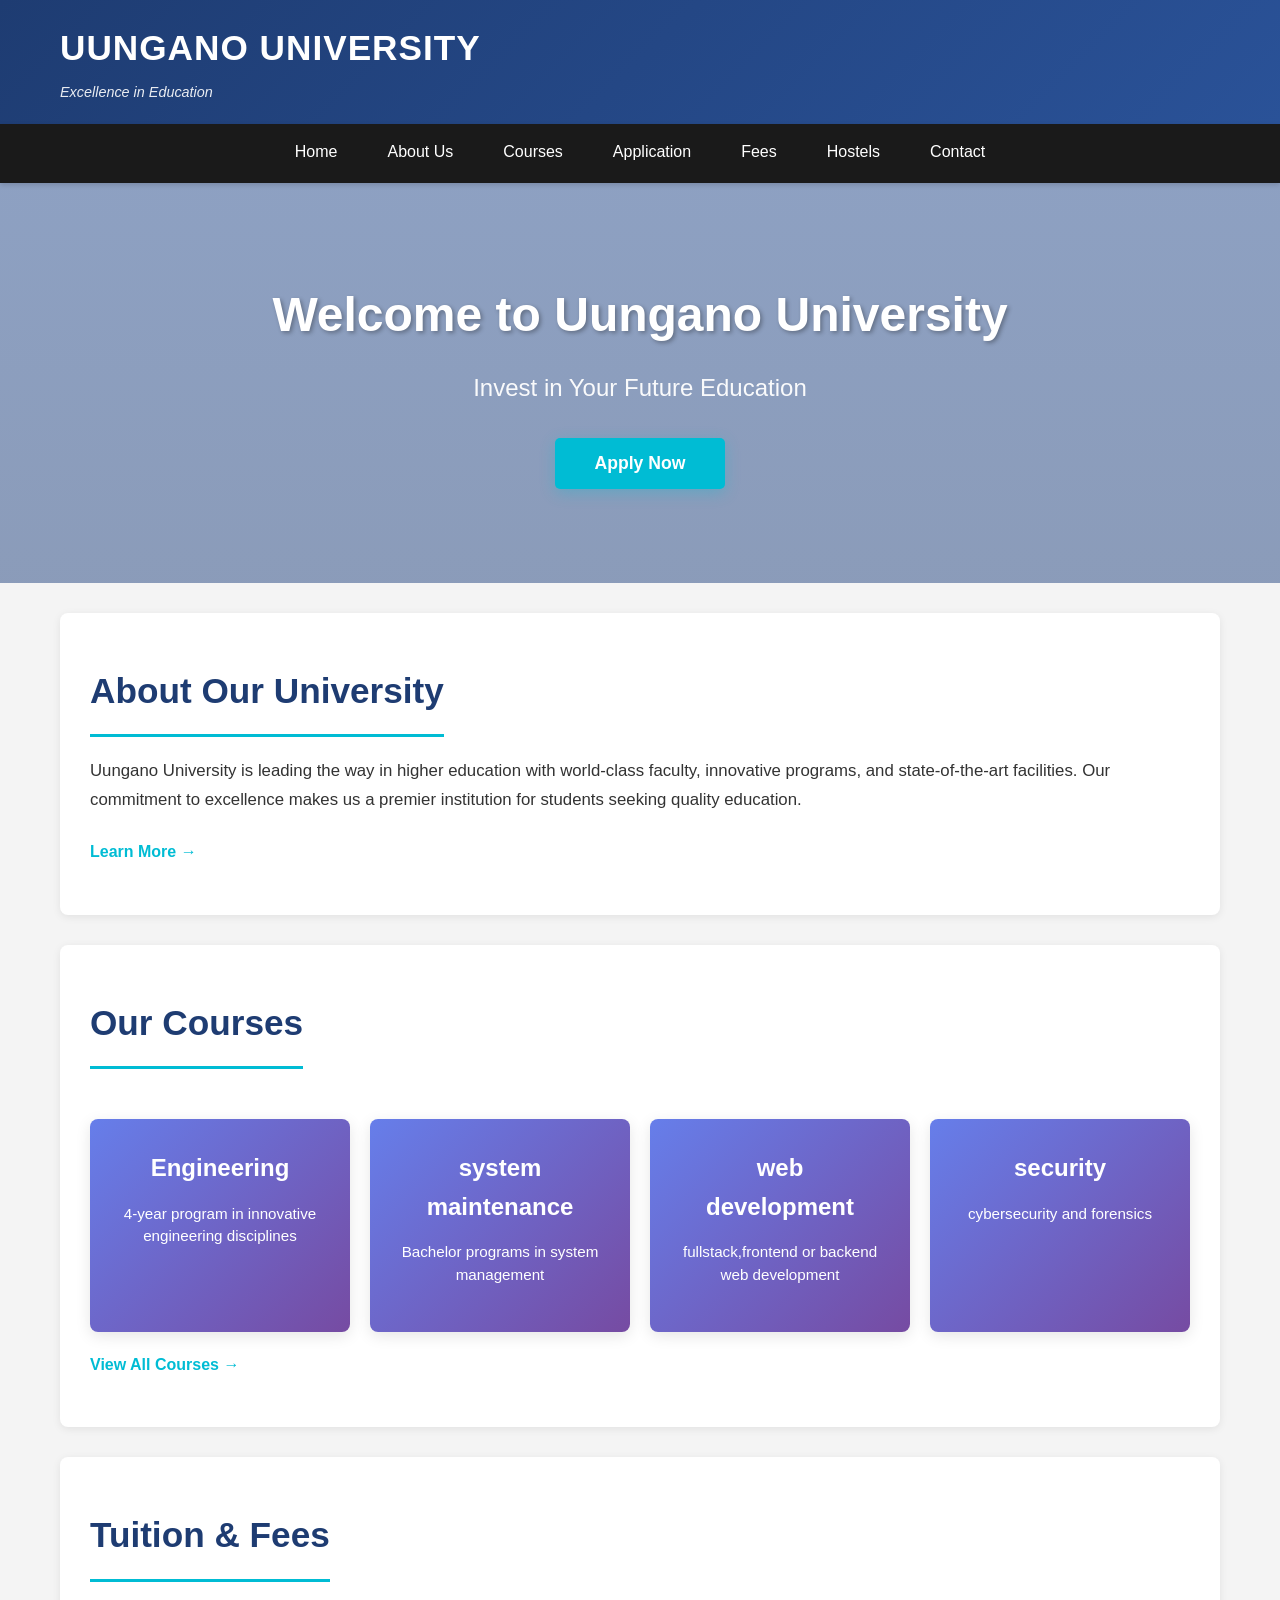
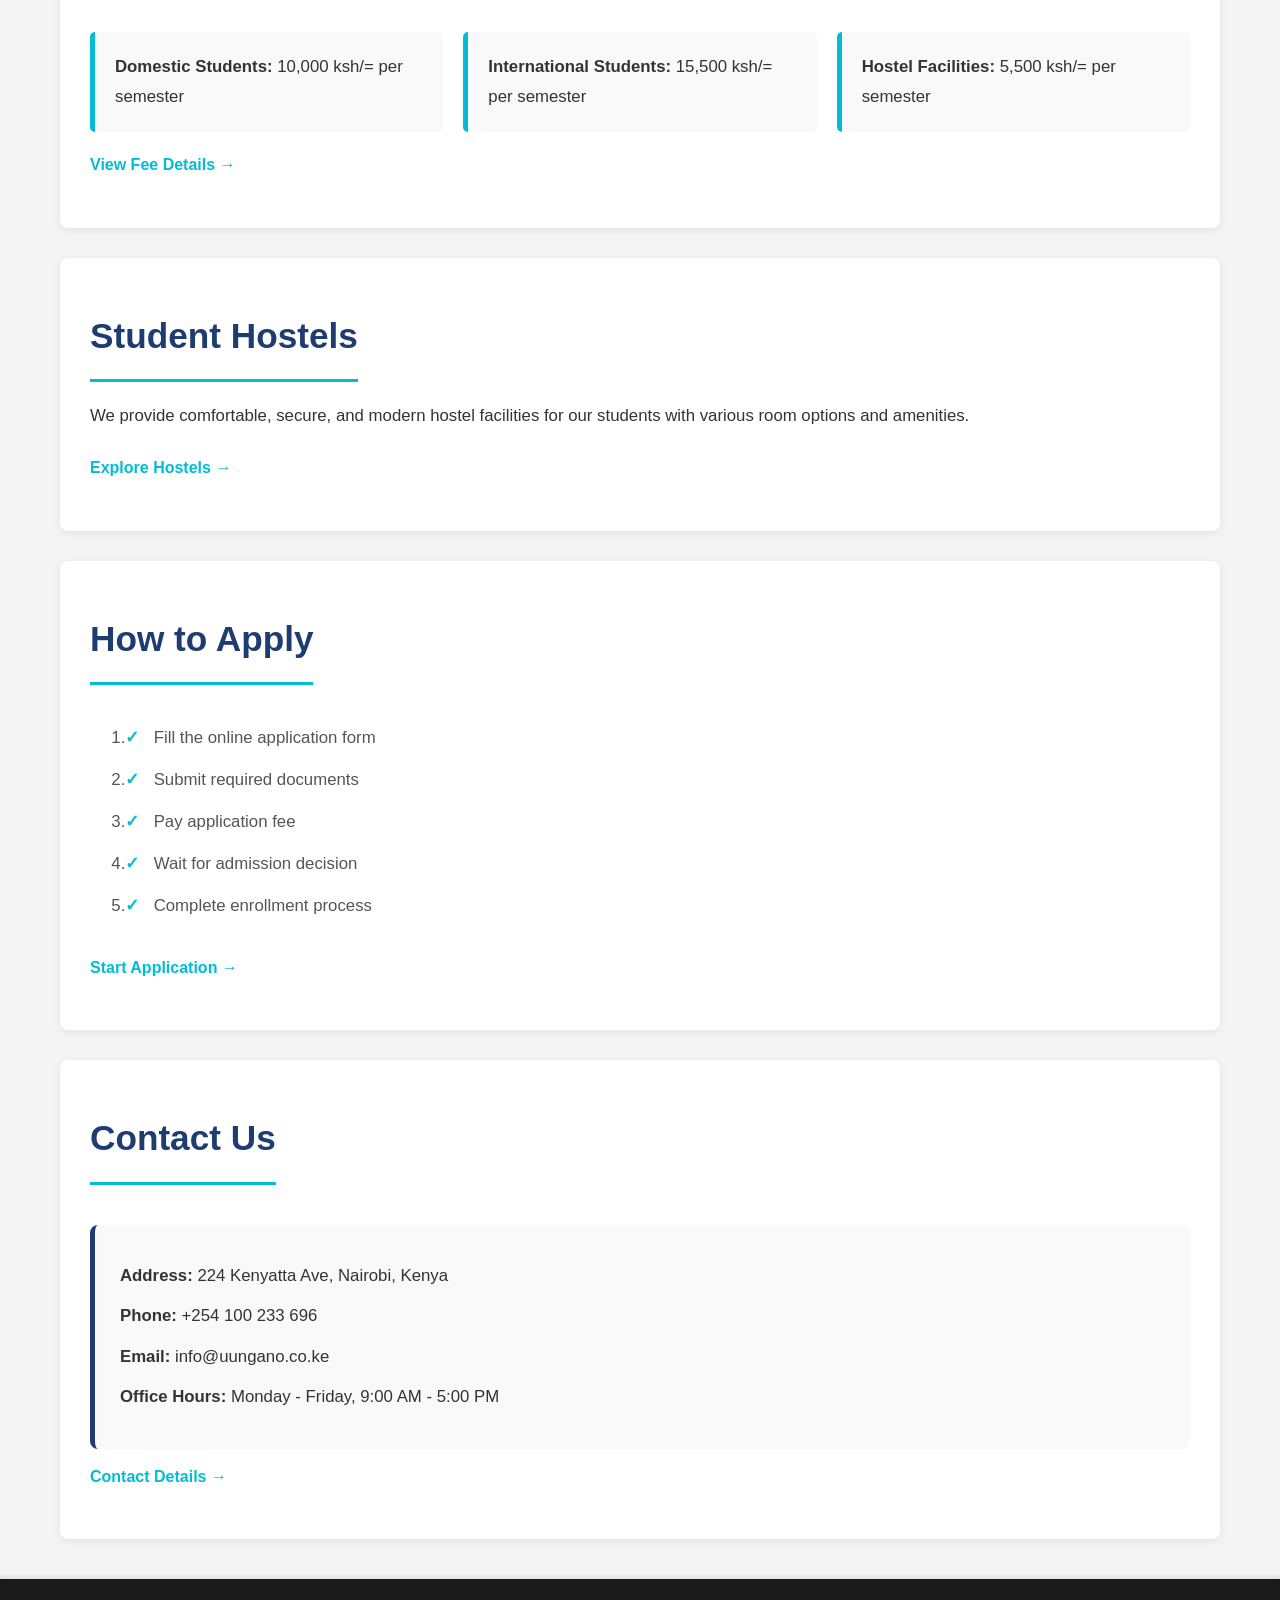
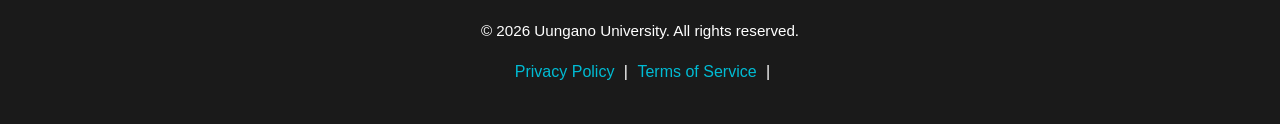
==== index.html @ 27c850ea "Initial commit" ====
<!DOCTYPE html>
<html lang="en">
<head>
    <meta charset="UTF-8">
    <meta name="viewport" content="width=device-width, initial-scale=1.0">
    <title>Home - UUNGANO UNIVERSITY</title>
    <link rel="stylesheet" href="css/general.css">
    <link rel="stylesheet" href="css/header.css">
    <link rel="stylesheet" href="css/banner.css">
    <link rel="stylesheet" href="css/courses.css">
    <link rel="stylesheet" href="css/fees.css">
    <link rel="stylesheet" href="css/footer.css">
    <link rel="stylesheet" href="css/responsive.css">
    <link rel="shortcut icon" href="/logo/OIP.webp" type="image">
</head>
<body>
    <!-- Header with Logo and Navigation -->
    <header class="header">
        <div class="header-top">
            <div class="logo-section">
                <h1 class="logo">UUNGANO UNIVERSITY</h1>
                <p class="tagline">Excellence in Education</p>
            </div>
        </div>
    </header>

    <!-- Navigation Bar -->
    <nav class="navbar">
        <ul class="nav-list">
            <li class="nav-item"><a href="uungano.html" class="nav-link">Home</a></li>
            <li class="nav-item"><a href="pages/aboutus.html" class="nav-link">About Us</a></li>
            <li class="nav-item"><a href="pages/courses.html" class="nav-link">Courses</a></li>
            <li class="nav-item"><a href="pages/applications.html" class="nav-link">Application</a></li>
            <li class="nav-item"><a href="pages/fee.html" class="nav-link">Fees</a></li>
            <li class="nav-item"><a href="pages/hostels.html" class="nav-link">Hostels</a></li>
            <li class="nav-item"><a href="pages/helpline.html" class="nav-link">Contact</a></li>
        </ul>
    </nav>

    <!-- Banner Section -->
    <section class="banner" id="home">
        <div class="banner-content">
            <h2>Welcome to Uungano University</h2>
            <p>Invest in Your Future Education</p>
            <a href="pages/applications.html" style="text-decoration: none;"><button class="btn-cta">Apply Now</button></a>
        </div>
    </section>
    <!-- Main Content -->
    <main class="container">
        <!-- About Section -->
        <section class="section" id="about">
            <h2>About Our University</h2>
            <p>Uungano University is leading the way in higher education with world-class faculty, innovative programs, and state-of-the-art facilities. Our commitment to excellence makes us a premier institution for students seeking quality education.</p>
            <a href="pages/aboutus.html" style="color: #00bcd4; font-weight: 600; margin-top: 10px; display: inline-block;">Learn More →</a>
        </section>


        <!-- Courses Section -->
        <section class="section" id="courses">
            <h2>Our Courses</h2>
            <div class="course-grid">
                <div class="course-card">
                    <h3>Engineering</h3>
                    <p>4-year program in innovative engineering disciplines</p>
                </div>
                <div class="course-card">
                    <h3>system maintenance</h3>
                    <p>Bachelor programs in system management</p>
                </div>
                <div class="course-card">
                    <h3>web development</h3>
                    <p>fullstack,frontend or backend web development</p>
                </div>
                <div class="course-card">
                    <h3>security</h3>
                    <p>cybersecurity and forensics</p>
                </div>
            </div>
            <a href="pages/courses.html" style="color: #00bcd4; font-weight: 600; margin-top: 20px; display: inline-block;">View All Courses →</a>
        </section>

        <!-- Fees Section -->
        <section class="section" id="fees">
            <h2>Tuition & Fees</h2>
            <div class="fees-table">
                <div class="fee-item">
                    <strong>Domestic Students:</strong> 10,000 ksh/= per semester
                </div>
                <div class="fee-item">
                    <strong>International Students:</strong> 15,500 ksh/= per semester
                </div>
                <div class="fee-item">
                    <strong>Hostel Facilities:</strong> 5,500 ksh/= per semester
                </div>
            </div>
            <a href="pages/fee.html" style="color: #00bcd4; font-weight: 600; margin-top: 20px; display: inline-block;">View Fee Details →</a>
        </section>

        <!-- Hostels Section -->
        <section class="section" id="hostels">
            <h2>Student Hostels</h2>
            <p>We provide comfortable, secure, and modern hostel facilities for our students with various room options and amenities.</p>
            <a href="pages/hostels.html" style="color: #00bcd4; font-weight: 600; margin-top: 10px; display: inline-block;">Explore Hostels →</a>
        </section>

        <!-- Application Section -->
        <section class="section" id="application">
            <h2>How to Apply</h2>
            <ol class="application-steps">
                <li>Fill the online application form</li>
                <li>Submit required documents</li>
                <li>Pay application fee</li>
                <li>Wait for admission decision</li>
                <li>Complete enrollment process</li>
            </ol>
            <a href="pages/applications.html" style="color: #00bcd4; font-weight: 600; margin-top: 20px; display: inline-block;">Start Application →</a>
        </section>

        <!-- Contact Section -->
        <section class="section" id="contact">
            <h2>Contact Us</h2>
            <div class="contact-content">
                <p><b>Address:</b> 224 Kenyatta Ave, Nairobi, Kenya</p>
                <p><b>Phone:</b> +254 100 233 696</p>
                <p><b>Email:</b> info@uungano.co.ke</p>
                <p><b>Office Hours:</b> Monday - Friday, 9:00 AM - 5:00 PM</p>
            </div>
            <a href="pages/helpline.html" style="color: #00bcd4; font-weight: 600; margin-top: 15px; display: inline-block;">Contact Details →</a>
        </section>
    </main>

    <!-- Footer -->
    <footer class="footer">
        <div class="footer-content">
            <p>&copy; 2026 Uungano University. All rights reserved.</p>
            <div class="footer-links">
                <a href="#privacy">Privacy Policy</a> | 
                <a href="#terms">Terms of Service</a> | 
            </div>
        </div>
    </footer>
</body>
</html>
---- css/general.css ----
/* ===== GENERAL STYLES ===== */
* {
    margin: 0;
    padding: 0;
    box-sizing: border-box;
}

body {
    font-family: 'Segoe UI', Tahoma, Geneva, Verdana, sans-serif;
    line-height: 1.6;
    color: #333;
    background-color: #f4f4f4;
}

a {
    text-decoration: none;
    color: inherit;
}

/* ===== MAIN CONTAINER ===== */
.container {
    max-width: 1200px;
    margin: 0 auto;
    padding: 0 20px;
}

.section {
    background: white;
    padding: 50px 30px;
    margin: 30px 0;
    border-radius: 8px;
    box-shadow: 0 2px 8px rgba(0, 0, 0, 0.08);
}

.section h2 {
    font-size: 2.2em;
    color: #1e3c72;
    margin-bottom: 20px;
    border-bottom: 3px solid #00bcd4;
    padding-bottom: 15px;
    display: inline-block;
}

.section p {
    font-size: 1.05em;
    margin-bottom: 15px;
    line-height: 1.7;
}
---- css/header.css ----
/* ===== HEADER & BRANDING ===== */
.header {
    background: linear-gradient(135deg, #1e3c72 0%, #2a5298 100%);
    color: white;
    padding: 20px 0;
    box-shadow: 0 2px 10px rgba(0, 0, 0, 0.1);
}

.header-top {
    max-width: 1200px;
    margin: 0 auto;
    display: flex;
    justify-content: space-between;
    align-items: center;
    padding: 0 20px;
}

.logo-section h1 {
    font-size: 2.2em;
    font-weight: 700;
    margin-bottom: 5px;
    letter-spacing: 1px;
}

.logo-section .tagline {
    font-size: 0.9em;
    font-style: italic;
    opacity: 0.9;
}

.contact-info {
    text-align: right;
    font-size: 0.9em;
}

.contact-info p {
    margin: 5px 0;
}

/* ===== NAVIGATION BAR ===== */
.navbar {
    background-color: #1a1a1a;
    padding: 0;
    box-shadow: 0 2px 5px rgba(0, 0, 0, 0.15);
    position: sticky;
    top: 0;
    z-index: 100;
}

.nav-list {
    list-style: none;
    display: flex;
    justify-content: center;
    max-width: 1200px;
    margin: 0 auto;
    flex-wrap: wrap;
}

.nav-item {
    margin: 0;
}

.nav-link {
    display: block;
    padding: 15px 25px;
    color: white;
    font-weight: 500;
    transition: all 0.3s ease;
    border-bottom: 3px solid transparent;
}

.nav-link:hover {
    background-color: #2a5298;
    border-bottom: 3px solid #00bcd4;
    color: #00bcd4;
}
---- css/banner.css ----
/* ===== BANNER SECTION ===== */
.banner {
    background: linear-gradient(rgba(42, 82, 152, 0.5), rgba(30, 60, 114, 0.5)), 
                url('../images/students-bg.jpg');
    background-size: cover;
    background-position: center;
    background-attachment: fixed;
    color: white;
    padding: 80px 20px;
    text-align: center;
    min-height: 400px;
    display: flex;
    align-items: center;
    justify-content: center;
}

.banner-content h2 {
    font-size: 3em;
    margin-bottom: 15px;
    font-weight: 700;
    text-shadow: 2px 2px 4px rgba(0, 0, 0, 0.3);
}

.banner-content p {
    font-size: 1.5em;
    margin-bottom: 30px;
    opacity: 0.95;
}

.btn-cta {
    background-color: #00bcd4;
    color: white;
    padding: 15px 40px;
    border: none;
    border-radius: 5px;
    font-size: 1.1em;
    font-weight: 600;
    cursor: pointer;
    transition: all 0.3s ease;
    box-shadow: 0 4px 15px rgba(0, 188, 212, 0.3);
}

.btn-cta:hover {
    background-color: #00a8cc;
    transform: translateY(-2px);
    box-shadow: 0 6px 20px rgba(0, 188, 212, 0.4);
}
---- css/courses.css ----
/* ===== COURSE GRID ===== */
.course-grid {
    display: grid;
    grid-template-columns: repeat(auto-fit, minmax(250px, 1fr));
    gap: 20px;
    margin-top: 30px;
}

.course-card {
    background: linear-gradient(135deg, #667eea 0%, #764ba2 100%);
    color: white;
    padding: 30px;
    border-radius: 8px;
    text-align: center;
    transition: transform 0.3s ease, box-shadow 0.3s ease;
    box-shadow: 0 4px 15px rgba(0, 0, 0, 0.1);
}

.course-card:hover {
    transform: translateY(-5px);
    box-shadow: 0 8px 25px rgba(0, 0, 0, 0.2);
}

.course-card h3 {
    font-size: 1.5em;
    margin-bottom: 15px;
    font-weight: 600;
}

.course-card p {
    font-size: 0.95em;
    line-height: 1.5;
}
---- css/fees.css ----
/* ===== FEES TABLE ===== */
.fees-table {
    display: grid;
    grid-template-columns: repeat(auto-fit, minmax(280px, 1fr));
    gap: 20px;
    margin-top: 30px;
}

.fee-item {
    background-color: #f9f9f9;
    border-left: 5px solid #00bcd4;
    padding: 20px;
    border-radius: 5px;
    font-size: 1.05em;
    line-height: 1.8;
}

/* ===== APPLICATION STEPS ===== */
.application-steps {
    margin-top: 20px;
    padding-left: 40px;
}

.application-steps li {
    margin: 15px 0;
    font-size: 1.05em;
    line-height: 1.6;
    padding-left: 15px;
    color: #555;
}

.application-steps li:before {
    content: "✓ ";
    color: #00bcd4;
    font-weight: bold;
    margin-left: -20px;
    margin-right: 10px;
}

/* ===== CONTACT CONTENT ===== */
.contact-content {
    background-color: #f9f9f9;
    padding: 25px;
    border-radius: 8px;
    margin-top: 20px;
    border-left: 5px solid #1e3c72;
}

.contact-content p {
    margin: 12px 0;
    font-size: 1.05em;
}

.contact-content strong {
    color: #1e3c72;
}

/* ===== FORM STYLES ===== */
.feedback-form {
    margin-top: 20px;
    background: #f9f9f9;
    padding: 25px;
    border-radius: 8px;
}

.form-group {
    margin-bottom: 15px;
}

.form-group label {
    display: block;
    margin-bottom: 5px;
    color: #1e3c72;
    font-weight: 600;
}

.form-group input,
.form-group textarea {
    width: 100%;
    padding: 10px;
    border: 1px solid #ddd;
    border-radius: 4px;
    font-size: 1em;
    font-family: 'Segoe UI', Tahoma, Geneva, Verdana, sans-serif;
}

.form-group textarea {
    min-height: 150px;
    resize: vertical;
}

.form-group input:focus,
.form-group textarea:focus {
    outline: none;
    border-color: #00bcd4;
    box-shadow: 0 0 5px rgba(0, 188, 212, 0.3);
}

.btn-submit {
    background-color: #00bcd4;
    color: white;
    padding: 12px 30px;
    border: none;
    border-radius: 5px;
    font-size: 1.05em;
    font-weight: 600;
    cursor: pointer;
    transition: all 0.3s ease;
}

.btn-submit:hover {
    background-color: #00a8cc;
    transform: translateY(-2px);
    box-shadow: 0 4px 12px rgba(0, 188, 212, 0.3);
}
---- css/footer.css ----
/* ===== FOOTER ===== */
.footer {
    background-color: #1a1a1a;
    color: #fff;
    text-align: center;
    padding: 40px 20px;
    margin-top: 40px;
    box-shadow: 0 -2px 5px rgba(0, 0, 0, 0.1);
}

.footer-content p {
    margin-bottom: 15px;
    font-size: 0.95em;
}

.footer-links a {
    color: #00bcd4;
    transition: color 0.3s ease;
    margin: 0 5px;
}

.footer-links a:hover {
    color: #fff;
}
---- css/responsive.css ----
/* ===== RESPONSIVE DESIGN ===== */
@media (max-width: 768px) {
    .header-top {
        flex-direction: column;
        gap: 15px;
        text-align: center;
    }

    .contact-info {
        text-align: center;
    }

    .nav-list {
        flex-direction: column;
    }

    .nav-item {
        width: 100%;
    }

    .nav-link {
        text-align: center;
        border-bottom: 1px solid #333;
    }

    .banner-content h2 {
        font-size: 1.8em;
    }

    .banner-content p {
        font-size: 1.1em;
    }

    .section {
        padding: 30px 20px;
    }

    .section h2 {
        font-size: 1.8em;
    }

    .course-grid {
        grid-template-columns: 1fr;
    }
}

@media (max-width: 480px) {
    .logo-section h1 {
        font-size: 1.5em;
    }

    .banner-content h2 {
        font-size: 1.4em;
    }

    .banner-content p {
        font-size: 1em;
    }

    .btn-cta {
        padding: 12px 30px;
        font-size: 1em;
    }

    .section {
        padding: 20px 15px;
    }

    .section h2 {
        font-size: 1.5em;
    }
}
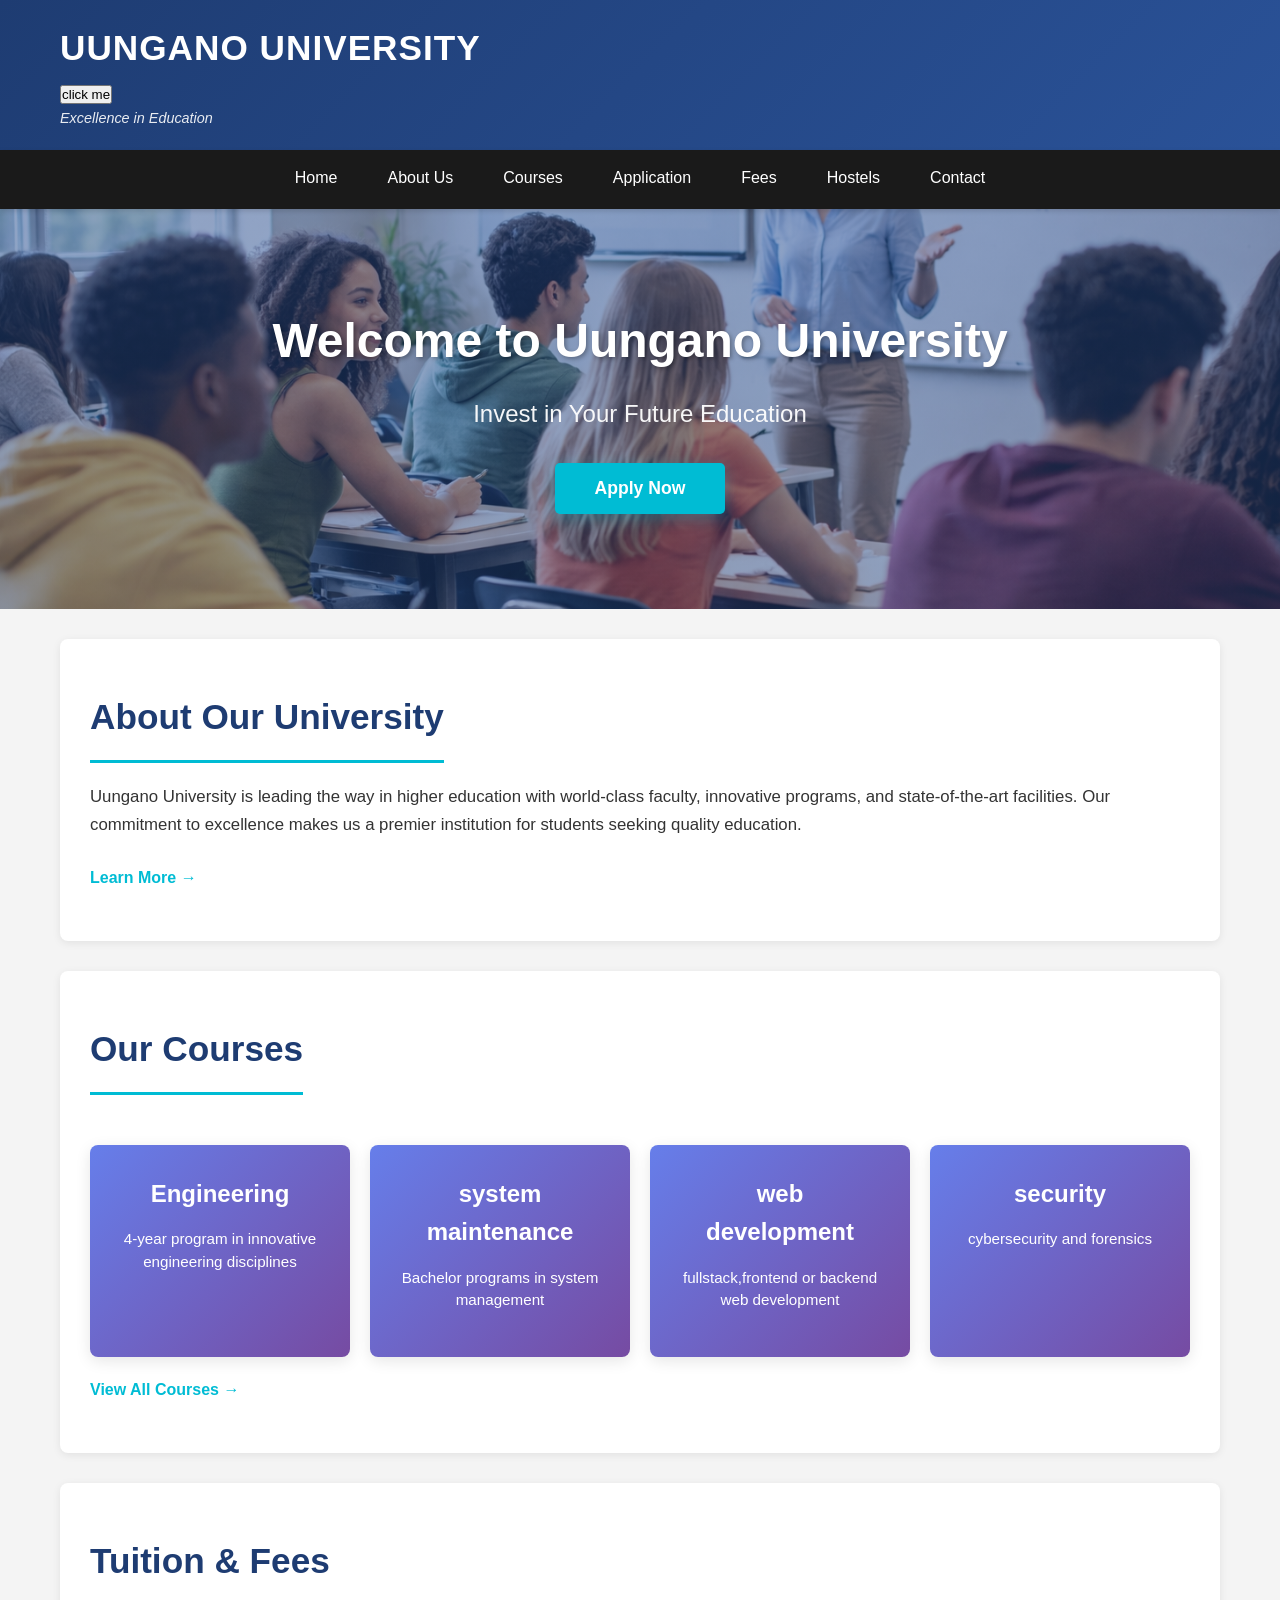
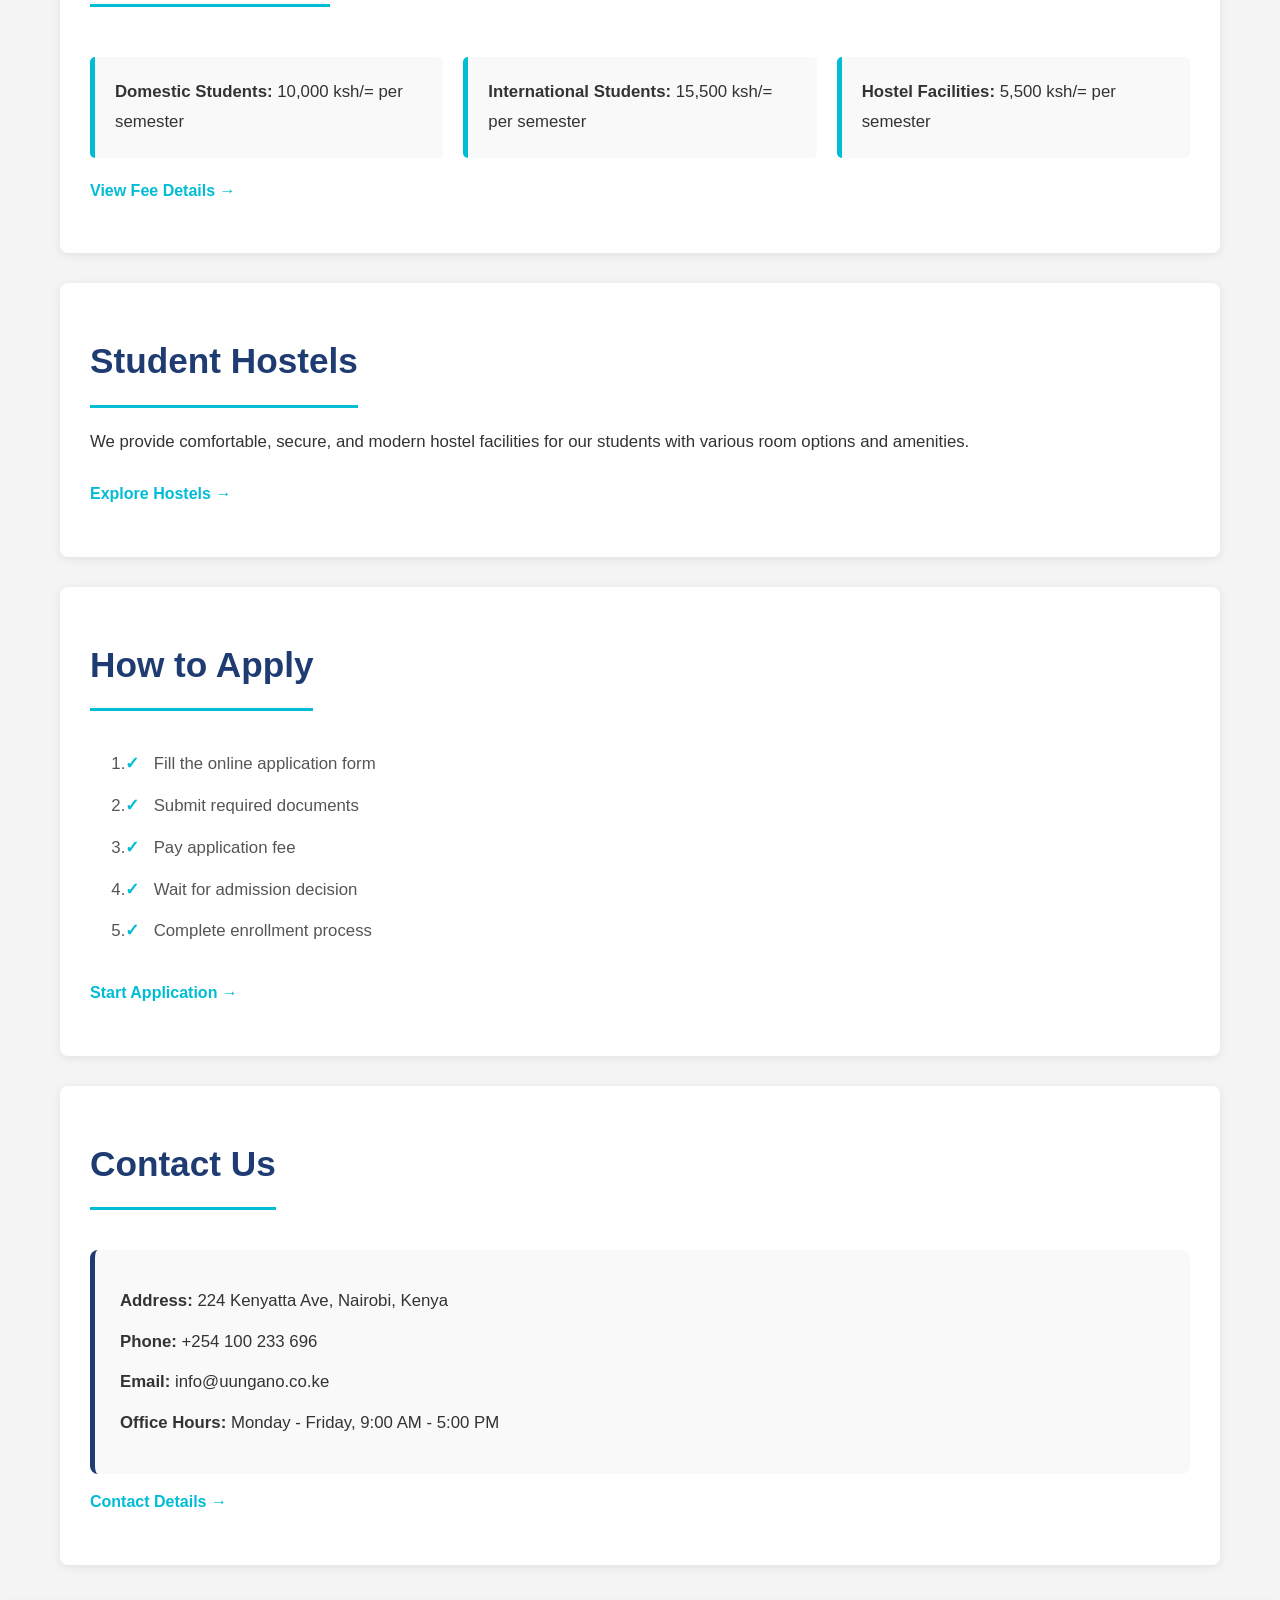
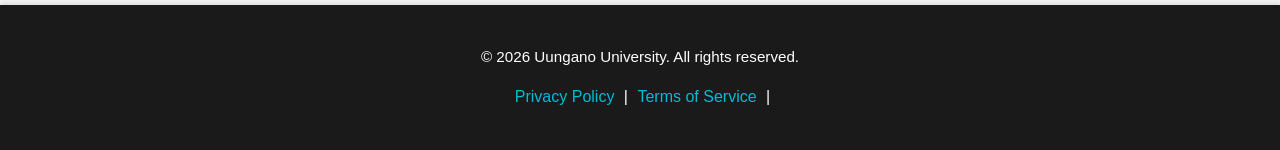
==== commit c1770590: "Add files via upload" ====
--- a/index.html
+++ b/index.html
@@ -1,144 +1,151 @@
-<!DOCTYPE html>
-<html lang="en">
-<head>
-    <meta charset="UTF-8">
-    <meta name="viewport" content="width=device-width, initial-scale=1.0">
-    <title>Home - UUNGANO UNIVERSITY</title>
-    <link rel="stylesheet" href="css/general.css">
-    <link rel="stylesheet" href="css/header.css">
-    <link rel="stylesheet" href="css/banner.css">
-    <link rel="stylesheet" href="css/courses.css">
-    <link rel="stylesheet" href="css/fees.css">
-    <link rel="stylesheet" href="css/footer.css">
-    <link rel="stylesheet" href="css/responsive.css">
-    <link rel="shortcut icon" href="/logo/OIP.webp" type="image">
-</head>
-<body>
-    <!-- Header with Logo and Navigation -->
-    <header class="header">
-        <div class="header-top">
-            <div class="logo-section">
-                <h1 class="logo">UUNGANO UNIVERSITY</h1>
-                <p class="tagline">Excellence in Education</p>
-            </div>
-        </div>
-    </header>
-
-    <!-- Navigation Bar -->
-    <nav class="navbar">
-        <ul class="nav-list">
-            <li class="nav-item"><a href="uungano.html" class="nav-link">Home</a></li>
-            <li class="nav-item"><a href="pages/aboutus.html" class="nav-link">About Us</a></li>
-            <li class="nav-item"><a href="pages/courses.html" class="nav-link">Courses</a></li>
-            <li class="nav-item"><a href="pages/applications.html" class="nav-link">Application</a></li>
-            <li class="nav-item"><a href="pages/fee.html" class="nav-link">Fees</a></li>
-            <li class="nav-item"><a href="pages/hostels.html" class="nav-link">Hostels</a></li>
-            <li class="nav-item"><a href="pages/helpline.html" class="nav-link">Contact</a></li>
-        </ul>
-    </nav>
-
-    <!-- Banner Section -->
-    <section class="banner" id="home">
-        <div class="banner-content">
-            <h2>Welcome to Uungano University</h2>
-            <p>Invest in Your Future Education</p>
-            <a href="pages/applications.html" style="text-decoration: none;"><button class="btn-cta">Apply Now</button></a>
-        </div>
-    </section>
-    <!-- Main Content -->
-    <main class="container">
-        <!-- About Section -->
-        <section class="section" id="about">
-            <h2>About Our University</h2>
-            <p>Uungano University is leading the way in higher education with world-class faculty, innovative programs, and state-of-the-art facilities. Our commitment to excellence makes us a premier institution for students seeking quality education.</p>
-            <a href="pages/aboutus.html" style="color: #00bcd4; font-weight: 600; margin-top: 10px; display: inline-block;">Learn More →</a>
-        </section>
-
-
-        <!-- Courses Section -->
-        <section class="section" id="courses">
-            <h2>Our Courses</h2>
-            <div class="course-grid">
-                <div class="course-card">
-                    <h3>Engineering</h3>
-                    <p>4-year program in innovative engineering disciplines</p>
-                </div>
-                <div class="course-card">
-                    <h3>system maintenance</h3>
-                    <p>Bachelor programs in system management</p>
-                </div>
-                <div class="course-card">
-                    <h3>web development</h3>
-                    <p>fullstack,frontend or backend web development</p>
-                </div>
-                <div class="course-card">
-                    <h3>security</h3>
-                    <p>cybersecurity and forensics</p>
-                </div>
-            </div>
-            <a href="pages/courses.html" style="color: #00bcd4; font-weight: 600; margin-top: 20px; display: inline-block;">View All Courses →</a>
-        </section>
-
-        <!-- Fees Section -->
-        <section class="section" id="fees">
-            <h2>Tuition & Fees</h2>
-            <div class="fees-table">
-                <div class="fee-item">
-                    <strong>Domestic Students:</strong> 10,000 ksh/= per semester
-                </div>
-                <div class="fee-item">
-                    <strong>International Students:</strong> 15,500 ksh/= per semester
-                </div>
-                <div class="fee-item">
-                    <strong>Hostel Facilities:</strong> 5,500 ksh/= per semester
-                </div>
-            </div>
-            <a href="pages/fee.html" style="color: #00bcd4; font-weight: 600; margin-top: 20px; display: inline-block;">View Fee Details →</a>
-        </section>
-
-        <!-- Hostels Section -->
-        <section class="section" id="hostels">
-            <h2>Student Hostels</h2>
-            <p>We provide comfortable, secure, and modern hostel facilities for our students with various room options and amenities.</p>
-            <a href="pages/hostels.html" style="color: #00bcd4; font-weight: 600; margin-top: 10px; display: inline-block;">Explore Hostels →</a>
-        </section>
-
-        <!-- Application Section -->
-        <section class="section" id="application">
-            <h2>How to Apply</h2>
-            <ol class="application-steps">
-                <li>Fill the online application form</li>
-                <li>Submit required documents</li>
-                <li>Pay application fee</li>
-                <li>Wait for admission decision</li>
-                <li>Complete enrollment process</li>
-            </ol>
-            <a href="pages/applications.html" style="color: #00bcd4; font-weight: 600; margin-top: 20px; display: inline-block;">Start Application →</a>
-        </section>
-
-        <!-- Contact Section -->
-        <section class="section" id="contact">
-            <h2>Contact Us</h2>
-            <div class="contact-content">
-                <p><b>Address:</b> 224 Kenyatta Ave, Nairobi, Kenya</p>
-                <p><b>Phone:</b> +254 100 233 696</p>
-                <p><b>Email:</b> info@uungano.co.ke</p>
-                <p><b>Office Hours:</b> Monday - Friday, 9:00 AM - 5:00 PM</p>
-            </div>
-            <a href="pages/helpline.html" style="color: #00bcd4; font-weight: 600; margin-top: 15px; display: inline-block;">Contact Details →</a>
-        </section>
-    </main>
-
-    <!-- Footer -->
-    <footer class="footer">
-        <div class="footer-content">
-            <p>&copy; 2026 Uungano University. All rights reserved.</p>
-            <div class="footer-links">
-                <a href="#privacy">Privacy Policy</a> | 
-                <a href="#terms">Terms of Service</a> | 
-            </div>
-        </div>
-    </footer>
-</body>
-</html>
+<!DOCTYPE html>
+<html lang="en">
+<head>
+    <meta charset="UTF-8">
+    <meta name="viewport" content="width=device-width, initial-scale=1.0">
+    <title>Home - UUNGANO UNIVERSITY</title>
+    <link rel="stylesheet" href="css/general.css">
+    <link rel="stylesheet" href="css/header.css">
+    <link rel="stylesheet" href="css/banner.css">
+    <link rel="stylesheet" href="css/courses.css">
+    <link rel="stylesheet" href="css/fees.css">
+    <link rel="stylesheet" href="css/footer.css">
+    <link rel="stylesheet" href="css/responsive.css">
+    <link rel="shortcut icon" href="logo/OIP.webp" type="image">
+</head>
+<body>
+    <!-- Header with Logo and Navigation -->
+    <header class="header">
+        <div class="header-top">
+            <div class="logo-section">
+                <h1 class="logo">UUNGANO UNIVERSITY</h1>
+                <button id="sasa" onclick="changetext()">click me</button>
+                <p class="tagline">Excellence in Education</p>
+            </div>
+        </div>
+    </header>
+
+    <!-- Navigation Bar -->
+    <nav class="navbar">
+        <ul class="nav-list">
+            <li class="nav-item"><a href="index.html" class="nav-link">Home</a></li>
+            <li class="nav-item"><a href="pages/aboutus.html" class="nav-link">About Us</a></li>
+            <li class="nav-item"><a href="pages/courses.html" class="nav-link">Courses</a></li>
+            <li class="nav-item"><a href="pages/applications.html" class="nav-link">Application</a></li>
+            <li class="nav-item"><a href="pages/fee.html" class="nav-link">Fees</a></li>
+            <li class="nav-item"><a href="pages/hostels.html" class="nav-link">Hostels</a></li>
+            <li class="nav-item"><a href="pages/helpline.html" class="nav-link">Contact</a></li>
+        </ul>
+    </nav>
+
+    <!-- Banner Section -->
+    <section class="banner" id="home">
+        <div class="banner-content">
+            <h2>Welcome to Uungano University</h2>
+            <p>Invest in Your Future Education</p>
+            <a href="pages/applications.html" style="text-decoration: none;"><button class="btn-cta">Apply Now</button></a>
+        </div>
+    </section>
+    <!-- Main Content -->
+    <main class="container">
+        <!-- About Section -->
+        <section class="section" id="about">
+            <h2>About Our University</h2>
+            <p>Uungano University is leading the way in higher education with world-class faculty, innovative programs, and state-of-the-art facilities. Our commitment to excellence makes us a premier institution for students seeking quality education.</p>
+            <a href="pages/aboutus.html" style="color: #00bcd4; font-weight: 600; margin-top: 10px; display: inline-block;">Learn More →</a>
+        </section>
+
+
+        <!-- Courses Section -->
+        <section class="section" id="courses">
+            <h2>Our Courses</h2>
+            <div class="course-grid">
+                <div class="course-card">
+                    <h3>Engineering</h3>
+                    <p>4-year program in innovative engineering disciplines</p>
+                </div>
+                <div class="course-card">
+                    <h3>system maintenance</h3>
+                    <p>Bachelor programs in system management</p>
+                </div>
+                <div class="course-card">
+                    <h3>web development</h3>
+                    <p>fullstack,frontend or backend web development</p>
+                </div>
+                <div class="course-card">
+                    <h3>security</h3>
+                    <p>cybersecurity and forensics</p>
+                </div>
+            </div>
+            <a href="pages/courses.html" style="color: #00bcd4; font-weight: 600; margin-top: 20px; display: inline-block;">View All Courses →</a>
+        </section>
+
+        <!-- Fees Section -->
+        <section class="section" id="fees">
+            <h2>Tuition & Fees</h2>
+            <div class="fees-table">
+                <div class="fee-item">
+                    <strong>Domestic Students:</strong> 10,000 ksh/= per semester
+                </div>
+                <div class="fee-item">
+                    <strong>International Students:</strong> 15,500 ksh/= per semester
+                </div>
+                <div class="fee-item">
+                    <strong>Hostel Facilities:</strong> 5,500 ksh/= per semester
+                </div>
+            </div>
+            <a href="pages/fee.html" style="color: #00bcd4; font-weight: 600; margin-top: 20px; display: inline-block;">View Fee Details →</a>
+        </section>
+
+        <!-- Hostels Section -->
+        <section class="section" id="hostels">
+            <h2>Student Hostels</h2>
+            <p>We provide comfortable, secure, and modern hostel facilities for our students with various room options and amenities.</p>
+            <a href="pages/hostels.html" style="color: #00bcd4; font-weight: 600; margin-top: 10px; display: inline-block;">Explore Hostels →</a>
+        </section>
+
+        <!-- Application Section -->
+        <section class="section" id="application">
+            <h2>How to Apply</h2>
+            <ol class="application-steps">
+                <li>Fill the online application form</li>
+                <li>Submit required documents</li>
+                <li>Pay application fee</li>
+                <li>Wait for admission decision</li>
+                <li>Complete enrollment process</li>
+            </ol>
+            <a href="pages/applications.html" style="color: #00bcd4; font-weight: 600; margin-top: 20px; display: inline-block;">Start Application →</a>
+        </section>
+
+        <!-- Contact Section -->
+        <section class="section" id="contact">
+            <h2>Contact Us</h2>
+            <div class="contact-content">
+                <p><b>Address:</b> 224 Kenyatta Ave, Nairobi, Kenya</p>
+                <p><b>Phone:</b> +254 100 233 696</p>
+                <p><b>Email:</b> info@uungano.co.ke</p>
+                <p><b>Office Hours:</b> Monday - Friday, 9:00 AM - 5:00 PM</p>
+            </div>
+            <a href="pages/helpline.html" style="color: #00bcd4; font-weight: 600; margin-top: 15px; display: inline-block;">Contact Details →</a>
+        </section>
+    </main>
+
+    <!-- Footer -->
+    <footer class="footer">
+        <div class="footer-content">
+            <p>&copy; 2026 Uungano University. All rights reserved.</p>
+            <div class="footer-links">
+                <a href="#privacy">Privacy Policy</a> | 
+                <a href="#terms">Terms of Service</a> | 
+            </div>
+        </div>
+    </footer>
+    <script>
+        console.log("Welcome to Uungano University!");
+        alert("payment is through mpesa paybill number 123456, account number is your id number");
+
+    </script>
+    <script src="js/function.js"></script>
+</body>
+</html>
    
--- a/css/general.css
+++ b/css/general.css
@@ -1,48 +1,48 @@
-/* ===== GENERAL STYLES ===== */
-* {
-    margin: 0;
-    padding: 0;
-    box-sizing: border-box;
-}
-
-body {
-    font-family: 'Segoe UI', Tahoma, Geneva, Verdana, sans-serif;
-    line-height: 1.6;
-    color: #333;
-    background-color: #f4f4f4;
-}
-
-a {
-    text-decoration: none;
-    color: inherit;
-}
-
-/* ===== MAIN CONTAINER ===== */
-.container {
-    max-width: 1200px;
-    margin: 0 auto;
-    padding: 0 20px;
-}
-
-.section {
-    background: white;
-    padding: 50px 30px;
-    margin: 30px 0;
-    border-radius: 8px;
-    box-shadow: 0 2px 8px rgba(0, 0, 0, 0.08);
-}
-
-.section h2 {
-    font-size: 2.2em;
-    color: #1e3c72;
-    margin-bottom: 20px;
-    border-bottom: 3px solid #00bcd4;
-    padding-bottom: 15px;
-    display: inline-block;
-}
-
-.section p {
-    font-size: 1.05em;
-    margin-bottom: 15px;
-    line-height: 1.7;
-}
+/* ===== GENERAL STYLES ===== */
+* {
+    margin: 0;
+    padding: 0;
+    box-sizing: border-box;
+}
+
+body {
+    font-family: 'Segoe UI', Tahoma, Geneva, Verdana, sans-serif;
+    line-height: 1.6;
+    color: #333;
+    background-color: #f4f4f4;
+}
+
+a {
+    text-decoration: none;
+    color: inherit;
+}
+
+/* ===== MAIN CONTAINER ===== */
+.container {
+    max-width: 1200px;
+    margin: 0 auto;
+    padding: 0 20px;
+}
+
+.section {
+    background: white;
+    padding: 50px 30px;
+    margin: 30px 0;
+    border-radius: 8px;
+    box-shadow: 0 2px 8px rgba(0, 0, 0, 0.08);
+}
+
+.section h2 {
+    font-size: 2.2em;
+    color: #1e3c72;
+    margin-bottom: 20px;
+    border-bottom: 3px solid #00bcd4;
+    padding-bottom: 15px;
+    display: inline-block;
+}
+
+.section p {
+    font-size: 1.05em;
+    margin-bottom: 15px;
+    line-height: 1.7;
+}
--- a/css/header.css
+++ b/css/header.css
@@ -1,76 +1,76 @@
-/* ===== HEADER & BRANDING ===== */
-.header {
-    background: linear-gradient(135deg, #1e3c72 0%, #2a5298 100%);
-    color: white;
-    padding: 20px 0;
-    box-shadow: 0 2px 10px rgba(0, 0, 0, 0.1);
-}
-
-.header-top {
-    max-width: 1200px;
-    margin: 0 auto;
-    display: flex;
-    justify-content: space-between;
-    align-items: center;
-    padding: 0 20px;
-}
-
-.logo-section h1 {
-    font-size: 2.2em;
-    font-weight: 700;
-    margin-bottom: 5px;
-    letter-spacing: 1px;
-}
-
-.logo-section .tagline {
-    font-size: 0.9em;
-    font-style: italic;
-    opacity: 0.9;
-}
-
-.contact-info {
-    text-align: right;
-    font-size: 0.9em;
-}
-
-.contact-info p {
-    margin: 5px 0;
-}
-
-/* ===== NAVIGATION BAR ===== */
-.navbar {
-    background-color: #1a1a1a;
-    padding: 0;
-    box-shadow: 0 2px 5px rgba(0, 0, 0, 0.15);
-    position: sticky;
-    top: 0;
-    z-index: 100;
-}
-
-.nav-list {
-    list-style: none;
-    display: flex;
-    justify-content: center;
-    max-width: 1200px;
-    margin: 0 auto;
-    flex-wrap: wrap;
-}
-
-.nav-item {
-    margin: 0;
-}
-
-.nav-link {
-    display: block;
-    padding: 15px 25px;
-    color: white;
-    font-weight: 500;
-    transition: all 0.3s ease;
-    border-bottom: 3px solid transparent;
-}
-
-.nav-link:hover {
-    background-color: #2a5298;
-    border-bottom: 3px solid #00bcd4;
-    color: #00bcd4;
-}
+/* ===== HEADER & BRANDING ===== */
+.header {
+    background: linear-gradient(135deg, #1e3c72 0%, #2a5298 100%);
+    color: white;
+    padding: 20px 0;
+    box-shadow: 0 2px 10px rgba(0, 0, 0, 0.1);
+}
+
+.header-top {
+    max-width: 1200px;
+    margin: 0 auto;
+    display: flex;
+    justify-content: space-between;
+    align-items: center;
+    padding: 0 20px;
+}
+
+.logo-section h1 {
+    font-size: 2.2em;
+    font-weight: 700;
+    margin-bottom: 5px;
+    letter-spacing: 1px;
+}
+
+.logo-section .tagline {
+    font-size: 0.9em;
+    font-style: italic;
+    opacity: 0.9;
+}
+
+.contact-info {
+    text-align: right;
+    font-size: 0.9em;
+}
+
+.contact-info p {
+    margin: 5px 0;
+}
+
+/* ===== NAVIGATION BAR ===== */
+.navbar {
+    background-color: #1a1a1a;
+    padding: 0;
+    box-shadow: 0 2px 5px rgba(0, 0, 0, 0.15);
+    position: sticky;
+    top: 0;
+    z-index: 100;
+}
+
+.nav-list {
+    list-style: none;
+    display: flex;
+    justify-content: center;
+    max-width: 1200px;
+    margin: 0 auto;
+    flex-wrap: wrap;
+}
+
+.nav-item {
+    margin: 0;
+}
+
+.nav-link {
+    display: block;
+    padding: 15px 25px;
+    color: white;
+    font-weight: 500;
+    transition: all 0.3s ease;
+    border-bottom: 3px solid transparent;
+}
+
+.nav-link:hover {
+    background-color: #2a5298;
+    border-bottom: 3px solid #00bcd4;
+    color: #00bcd4;
+}
--- a/css/banner.css
+++ b/css/banner.css
@@ -1,47 +1,47 @@
-/* ===== BANNER SECTION ===== */
-.banner {
-    background: linear-gradient(rgba(42, 82, 152, 0.5), rgba(30, 60, 114, 0.5)), 
-                url('../images/students-bg.jpg');
-    background-size: cover;
-    background-position: center;
-    background-attachment: fixed;
-    color: white;
-    padding: 80px 20px;
-    text-align: center;
-    min-height: 400px;
-    display: flex;
-    align-items: center;
-    justify-content: center;
-}
-
-.banner-content h2 {
-    font-size: 3em;
-    margin-bottom: 15px;
-    font-weight: 700;
-    text-shadow: 2px 2px 4px rgba(0, 0, 0, 0.3);
-}
-
-.banner-content p {
-    font-size: 1.5em;
-    margin-bottom: 30px;
-    opacity: 0.95;
-}
-
-.btn-cta {
-    background-color: #00bcd4;
-    color: white;
-    padding: 15px 40px;
-    border: none;
-    border-radius: 5px;
-    font-size: 1.1em;
-    font-weight: 600;
-    cursor: pointer;
-    transition: all 0.3s ease;
-    box-shadow: 0 4px 15px rgba(0, 188, 212, 0.3);
-}
-
-.btn-cta:hover {
-    background-color: #00a8cc;
-    transform: translateY(-2px);
-    box-shadow: 0 6px 20px rgba(0, 188, 212, 0.4);
-}
+/* ===== BANNER SECTION ===== */
+.banner {
+    background: linear-gradient(rgba(42, 82, 152, 0.5), rgba(30, 60, 114, 0.5)), 
+               url('/images/classes.png') no-repeat;
+    background-size: cover;
+    background-position: center;
+    background-attachment: fixed;
+    color: white;
+    padding: 80px 20px;
+    text-align: center;
+    min-height: 400px;
+    display: flex;
+    align-items: center;
+    justify-content: center;
+}
+
+.banner-content h2 {
+    font-size: 3em;
+    margin-bottom: 15px;
+    font-weight: 700;
+    text-shadow: 2px 2px 4px rgba(0, 0, 0, 0.3);
+}
+
+.banner-content p {
+    font-size: 1.5em;
+    margin-bottom: 30px;
+    opacity: 0.95;
+}
+
+.btn-cta {
+    background-color: #00bcd4;
+    color: white;
+    padding: 15px 40px;
+    border: none;
+    border-radius: 5px;
+    font-size: 1.1em;
+    font-weight: 600;
+    cursor: pointer;
+    transition: all 0.3s ease;
+    box-shadow: 0 4px 15px rgba(0, 188, 212, 0.3);
+}
+
+.btn-cta:hover {
+    background-color: #00a8cc;
+    transform: translateY(-2px);
+    box-shadow: 0 6px 20px rgba(0, 188, 212, 0.4);
+}
--- a/css/courses.css
+++ b/css/courses.css
@@ -1,33 +1,33 @@
-/* ===== COURSE GRID ===== */
-.course-grid {
-    display: grid;
-    grid-template-columns: repeat(auto-fit, minmax(250px, 1fr));
-    gap: 20px;
-    margin-top: 30px;
-}
-
-.course-card {
-    background: linear-gradient(135deg, #667eea 0%, #764ba2 100%);
-    color: white;
-    padding: 30px;
-    border-radius: 8px;
-    text-align: center;
-    transition: transform 0.3s ease, box-shadow 0.3s ease;
-    box-shadow: 0 4px 15px rgba(0, 0, 0, 0.1);
-}
-
-.course-card:hover {
-    transform: translateY(-5px);
-    box-shadow: 0 8px 25px rgba(0, 0, 0, 0.2);
-}
-
-.course-card h3 {
-    font-size: 1.5em;
-    margin-bottom: 15px;
-    font-weight: 600;
-}
-
-.course-card p {
-    font-size: 0.95em;
-    line-height: 1.5;
-}
+/* ===== COURSE GRID ===== */
+.course-grid {
+    display: grid;
+    grid-template-columns: repeat(auto-fit, minmax(250px, 1fr));
+    gap: 20px;
+    margin-top: 30px;
+}
+
+.course-card {
+    background: linear-gradient(135deg, #667eea 0%, #764ba2 100%);
+    color: white;
+    padding: 30px;
+    border-radius: 8px;
+    text-align: center;
+    transition: transform 0.3s ease, box-shadow 0.3s ease;
+    box-shadow: 0 4px 15px rgba(0, 0, 0, 0.1);
+}
+
+.course-card:hover {
+    transform: translateY(-5px);
+    box-shadow: 0 8px 25px rgba(0, 0, 0, 0.2);
+}
+
+.course-card h3 {
+    font-size: 1.5em;
+    margin-bottom: 15px;
+    font-weight: 600;
+}
+
+.course-card p {
+    font-size: 0.95em;
+    line-height: 1.5;
+}
--- a/css/fees.css
+++ b/css/fees.css
@@ -1,115 +1,115 @@
-/* ===== FEES TABLE ===== */
-.fees-table {
-    display: grid;
-    grid-template-columns: repeat(auto-fit, minmax(280px, 1fr));
-    gap: 20px;
-    margin-top: 30px;
-}
-
-.fee-item {
-    background-color: #f9f9f9;
-    border-left: 5px solid #00bcd4;
-    padding: 20px;
-    border-radius: 5px;
-    font-size: 1.05em;
-    line-height: 1.8;
-}
-
-/* ===== APPLICATION STEPS ===== */
-.application-steps {
-    margin-top: 20px;
-    padding-left: 40px;
-}
-
-.application-steps li {
-    margin: 15px 0;
-    font-size: 1.05em;
-    line-height: 1.6;
-    padding-left: 15px;
-    color: #555;
-}
-
-.application-steps li:before {
-    content: "✓ ";
-    color: #00bcd4;
-    font-weight: bold;
-    margin-left: -20px;
-    margin-right: 10px;
-}
-
-/* ===== CONTACT CONTENT ===== */
-.contact-content {
-    background-color: #f9f9f9;
-    padding: 25px;
-    border-radius: 8px;
-    margin-top: 20px;
-    border-left: 5px solid #1e3c72;
-}
-
-.contact-content p {
-    margin: 12px 0;
-    font-size: 1.05em;
-}
-
-.contact-content strong {
-    color: #1e3c72;
-}
-
-/* ===== FORM STYLES ===== */
-.feedback-form {
-    margin-top: 20px;
-    background: #f9f9f9;
-    padding: 25px;
-    border-radius: 8px;
-}
-
-.form-group {
-    margin-bottom: 15px;
-}
-
-.form-group label {
-    display: block;
-    margin-bottom: 5px;
-    color: #1e3c72;
-    font-weight: 600;
-}
-
-.form-group input,
-.form-group textarea {
-    width: 100%;
-    padding: 10px;
-    border: 1px solid #ddd;
-    border-radius: 4px;
-    font-size: 1em;
-    font-family: 'Segoe UI', Tahoma, Geneva, Verdana, sans-serif;
-}
-
-.form-group textarea {
-    min-height: 150px;
-    resize: vertical;
-}
-
-.form-group input:focus,
-.form-group textarea:focus {
-    outline: none;
-    border-color: #00bcd4;
-    box-shadow: 0 0 5px rgba(0, 188, 212, 0.3);
-}
-
-.btn-submit {
-    background-color: #00bcd4;
-    color: white;
-    padding: 12px 30px;
-    border: none;
-    border-radius: 5px;
-    font-size: 1.05em;
-    font-weight: 600;
-    cursor: pointer;
-    transition: all 0.3s ease;
-}
-
-.btn-submit:hover {
-    background-color: #00a8cc;
-    transform: translateY(-2px);
-    box-shadow: 0 4px 12px rgba(0, 188, 212, 0.3);
-}
+/* ===== FEES TABLE ===== */
+.fees-table {
+    display: grid;
+    grid-template-columns: repeat(auto-fit, minmax(280px, 1fr));
+    gap: 20px;
+    margin-top: 30px;
+}
+
+.fee-item {
+    background-color: #f9f9f9;
+    border-left: 5px solid #00bcd4;
+    padding: 20px;
+    border-radius: 5px;
+    font-size: 1.05em;
+    line-height: 1.8;
+}
+
+/* ===== APPLICATION STEPS ===== */
+.application-steps {
+    margin-top: 20px;
+    padding-left: 40px;
+}
+
+.application-steps li {
+    margin: 15px 0;
+    font-size: 1.05em;
+    line-height: 1.6;
+    padding-left: 15px;
+    color: #555;
+}
+
+.application-steps li:before {
+    content: "✓ ";
+    color: #00bcd4;
+    font-weight: bold;
+    margin-left: -20px;
+    margin-right: 10px;
+}
+
+/* ===== CONTACT CONTENT ===== */
+.contact-content {
+    background-color: #f9f9f9;
+    padding: 25px;
+    border-radius: 8px;
+    margin-top: 20px;
+    border-left: 5px solid #1e3c72;
+}
+
+.contact-content p {
+    margin: 12px 0;
+    font-size: 1.05em;
+}
+
+.contact-content strong {
+    color: #1e3c72;
+}
+
+/* ===== FORM STYLES ===== */
+.feedback-form {
+    margin-top: 20px;
+    background: #f9f9f9;
+    padding: 25px;
+    border-radius: 8px;
+}
+
+.form-group {
+    margin-bottom: 15px;
+}
+
+.form-group label {
+    display: block;
+    margin-bottom: 5px;
+    color: #1e3c72;
+    font-weight: 600;
+}
+
+.form-group input,
+.form-group textarea {
+    width: 100%;
+    padding: 10px;
+    border: 1px solid #ddd;
+    border-radius: 4px;
+    font-size: 1em;
+    font-family: 'Segoe UI', Tahoma, Geneva, Verdana, sans-serif;
+}
+
+.form-group textarea {
+    min-height: 150px;
+    resize: vertical;
+}
+
+.form-group input:focus,
+.form-group textarea:focus {
+    outline: none;
+    border-color: #00bcd4;
+    box-shadow: 0 0 5px rgba(0, 188, 212, 0.3);
+}
+
+.btn-submit {
+    background-color: #00bcd4;
+    color: white;
+    padding: 12px 30px;
+    border: none;
+    border-radius: 5px;
+    font-size: 1.05em;
+    font-weight: 600;
+    cursor: pointer;
+    transition: all 0.3s ease;
+}
+
+.btn-submit:hover {
+    background-color: #00a8cc;
+    transform: translateY(-2px);
+    box-shadow: 0 4px 12px rgba(0, 188, 212, 0.3);
+}
--- a/css/footer.css
+++ b/css/footer.css
@@ -1,24 +1,24 @@
-/* ===== FOOTER ===== */
-.footer {
-    background-color: #1a1a1a;
-    color: #fff;
-    text-align: center;
-    padding: 40px 20px;
-    margin-top: 40px;
-    box-shadow: 0 -2px 5px rgba(0, 0, 0, 0.1);
-}
-
-.footer-content p {
-    margin-bottom: 15px;
-    font-size: 0.95em;
-}
-
-.footer-links a {
-    color: #00bcd4;
-    transition: color 0.3s ease;
-    margin: 0 5px;
-}
-
-.footer-links a:hover {
-    color: #fff;
-}
+/* ===== FOOTER ===== */
+.footer {
+    background-color: #1a1a1a;
+    color: #fff;
+    text-align: center;
+    padding: 40px 20px;
+    margin-top: 40px;
+    box-shadow: 0 -2px 5px rgba(0, 0, 0, 0.1);
+}
+
+.footer-content p {
+    margin-bottom: 15px;
+    font-size: 0.95em;
+}
+
+.footer-links a {
+    color: #00bcd4;
+    transition: color 0.3s ease;
+    margin: 0 5px;
+}
+
+.footer-links a:hover {
+    color: #fff;
+}
--- a/css/responsive.css
+++ b/css/responsive.css
@@ -1,72 +1,72 @@
-/* ===== RESPONSIVE DESIGN ===== */
-@media (max-width: 768px) {
-    .header-top {
-        flex-direction: column;
-        gap: 15px;
-        text-align: center;
-    }
-
-    .contact-info {
-        text-align: center;
-    }
-
-    .nav-list {
-        flex-direction: column;
-    }
-
-    .nav-item {
-        width: 100%;
-    }
-
-    .nav-link {
-        text-align: center;
-        border-bottom: 1px solid #333;
-    }
-
-    .banner-content h2 {
-        font-size: 1.8em;
-    }
-
-    .banner-content p {
-        font-size: 1.1em;
-    }
-
-    .section {
-        padding: 30px 20px;
-    }
-
-    .section h2 {
-        font-size: 1.8em;
-    }
-
-    .course-grid {
-        grid-template-columns: 1fr;
-    }
-}
-
-@media (max-width: 480px) {
-    .logo-section h1 {
-        font-size: 1.5em;
-    }
-
-    .banner-content h2 {
-        font-size: 1.4em;
-    }
-
-    .banner-content p {
-        font-size: 1em;
-    }
-
-    .btn-cta {
-        padding: 12px 30px;
-        font-size: 1em;
-    }
-
-    .section {
-        padding: 20px 15px;
-    }
-
-    .section h2 {
-        font-size: 1.5em;
-    }
-}
+/* ===== RESPONSIVE DESIGN ===== */
+@media (max-width: 768px) {
+    .header-top {
+        flex-direction: column;
+        gap: 15px;
+        text-align: center;
+    }
+
+    .contact-info {
+        text-align: center;
+    }
+
+    .nav-list {
+        flex-direction: column;
+    }
+
+    .nav-item {
+        width: 100%;
+    }
+
+    .nav-link {
+        text-align: center;
+        border-bottom: 1px solid #333;
+    }
+
+    .banner-content h2 {
+        font-size: 1.8em;
+    }
+
+    .banner-content p {
+        font-size: 1.1em;
+    }
+
+    .section {
+        padding: 30px 20px;
+    }
+
+    .section h2 {
+        font-size: 1.8em;
+    }
+
+    .course-grid {
+        grid-template-columns: 1fr;
+    }
+}
+
+@media (max-width: 480px) {
+    .logo-section h1 {
+        font-size: 1.5em;
+    }
+
+    .banner-content h2 {
+        font-size: 1.4em;
+    }
+
+    .banner-content p {
+        font-size: 1em;
+    }
+
+    .btn-cta {
+        padding: 12px 30px;
+        font-size: 1em;
+    }
+
+    .section {
+        padding: 20px 15px;
+    }
+
+    .section h2 {
+        font-size: 1.5em;
+    }
+}
